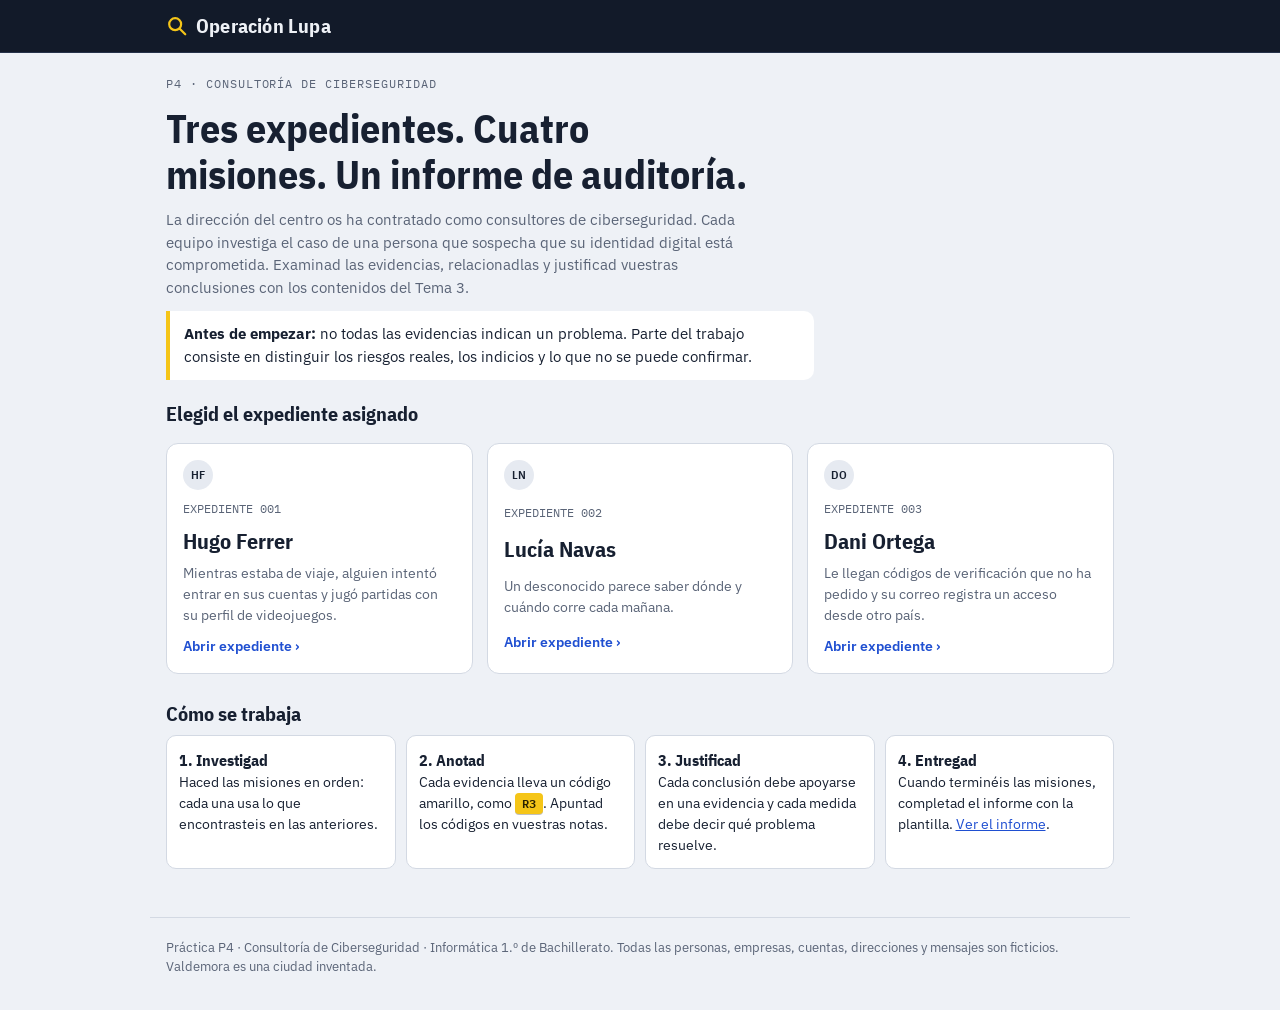
==== index.html @ 23a8802a "Add files via upload" ====
<!DOCTYPE html>
<html lang="es">
<head>
<meta charset="utf-8">
<meta name="viewport" content="width=device-width, initial-scale=1, viewport-fit=cover">
<title>Operación Lupa</title>
<link rel="preconnect" href="https://fonts.googleapis.com">
<link rel="stylesheet" href="https://fonts.googleapis.com/css2?family=IBM+Plex+Sans+Condensed:wght@500;600;700&family=IBM+Plex+Sans:wght@400;500;600&family=IBM+Plex+Mono:wght@400;500;600&display=swap">
<link rel="stylesheet" href="css/comun.css">
<style>:root{padding-top:env(safe-area-inset-top,0px);padding-bottom:env(safe-area-inset-bottom,0px)}</style>
</head>
<body>
<main class="wrap" id="view"></main>
<script src="datos/hugo.js"></script>
<script src="datos/lucia.js"></script>
<script src="datos/dani.js"></script>
<script src="js/comun.js"></script>
<script>
chrome(); setCrumb([]);
$("#view").innerHTML = `<section class="hero"><span class="eyebrow">P4 · Consultoría de Ciberseguridad</span>
<h1>Tres expedientes. Cuatro misiones. Un informe de auditoría.</h1>
<p class="lead">La dirección del centro os ha contratado como consultores de ciberseguridad. Cada equipo investiga el caso de una persona que sospecha que su identidad digital está comprometida. Examinad las evidencias, relacionadlas y justificad vuestras conclusiones con los contenidos del Tema 3.</p>
<div class="notice"><b>Antes de empezar:</b> no todas las evidencias indican un problema. Parte del trabajo consiste en distinguir los riesgos reales, los indicios y lo que no se puede confirmar.</div></section>
<h2 style="font-size:20px">Elegid el expediente asignado</h2>
<div class="cases">${Object.entries(CASOS).map(([id, c]) => `<a class="case panel" href="expediente.html#${id}">${avatar(id, 1)}<span class="no">EXPEDIENTE ${c.no}</span><h2>${c.name}</h2><p>${esc(c.hook)}</p><span class="go">Abrir expediente ›</span></a>`).join("")}</div>
<div class="homegrid"><section><h2 style="font-size:20px">Cómo se trabaja</h2><div class="steps">
 <div><b>1. Investigad</b>Haced las misiones en orden: cada una usa lo que encontrasteis en las anteriores.</div>
 <div><b>2. Anotad</b>Cada evidencia lleva un código amarillo, como ${ev("R3")}. Apuntad los códigos en vuestras notas.</div>
 <div><b>3. Justificad</b>Cada conclusión debe apoyarse en una evidencia y cada medida debe decir qué problema resuelve.</div>
 <div><b>4. Entregad</b>Cuando terminéis las misiones, completad el informe con la plantilla. <a href="informe.html">Ver el informe</a>.</div></div></section></div>`;
</script>
</body>
</html>
---- css/comun.css ----
/* Layout: panel de investigación de una columna (máx. 980px); cada misión = cabecera de caso + entorno simulado + encargo. Las evidencias llevan marcadores amarillos como en una escena forense. */
:root{
  --paper:#eef1f6; --surface:#ffffff; --surface-2:#e6eaf1; --ink:#172031; --muted:#5a6477; --line:#d3d9e3;
  --accent:#1f4fd1; --accent-ink:#ffffff; --marker:#f5c518; --marker-ink:#2a2200; --alert:#c2410c; --ok:#1d7f55;
  --display:"IBM Plex Sans Condensed","Arial Narrow",ui-sans-serif,system-ui,sans-serif;
  --body:"IBM Plex Sans",ui-sans-serif,system-ui,-apple-system,"Segoe UI",sans-serif;
  --mono:"IBM Plex Mono",ui-monospace,Menlo,Consolas,monospace;
}
@media (prefers-color-scheme:dark){:root:not([data-theme="light"]){
  --paper:#0d121b; --surface:#151c29; --surface-2:#1d2636; --ink:#e7ebf3; --muted:#97a1b4; --line:#273246;
  --accent:#7ea2ff; --accent-ink:#0d121b; --marker:#f5c518; --marker-ink:#2a2200; --alert:#f08a4b; --ok:#4cc58c; color-scheme:dark}}
:root[data-theme="dark"]{
  --paper:#0d121b; --surface:#151c29; --surface-2:#1d2636; --ink:#e7ebf3; --muted:#97a1b4; --line:#273246;
  --accent:#7ea2ff; --accent-ink:#0d121b; --marker:#f5c518; --marker-ink:#2a2200; --alert:#f08a4b; --ok:#4cc58c; color-scheme:dark}
*{box-sizing:border-box}
[hidden]{display:none!important}
body{margin:0;background:var(--paper);color:var(--ink);font-family:var(--body);font-size:15px;line-height:1.5}
button,input{font:inherit;color:inherit}
:focus-visible{outline:2px solid var(--accent);outline-offset:2px}
a{color:var(--accent)}
h1,h2,h3{font-family:var(--display);line-height:1.15;text-wrap:balance;margin:0}
.wrap{max-width:980px;margin:0 auto;padding-left:max(16px,env(safe-area-inset-left,0px));padding-right:max(16px,env(safe-area-inset-right,0px))}
body::before{content:"";position:fixed;inset:0 0 auto;height:env(safe-area-inset-top,0px);z-index:10;background:#121a29}
header.bar{position:sticky;top:env(safe-area-inset-top,0px);z-index:6;background:#121a29;color:#eef1f6;border-bottom:1px solid #26324a}
header.bar .wrap{display:flex;align-items:center;gap:14px;padding-block:10px;min-height:52px}
.brand{font-family:var(--display);font-weight:700;font-size:20px;letter-spacing:.01em;text-decoration:none;color:#eef1f6;display:flex;align-items:center;gap:8px}
.brand svg{flex:none}
.crumb{font-size:13.5px;color:#b9c2d3;display:flex;gap:6px;flex-wrap:wrap;min-width:0}
.crumb a{color:#eef1f6;text-decoration:none}
.crumb a:hover{text-decoration:underline}
main{padding-block:22px 48px}
.ev{display:inline-block;font-family:var(--mono);font-weight:600;font-size:11.5px;letter-spacing:.04em;background:var(--marker);color:var(--marker-ink);padding:1px 7px;border-radius:4px;line-height:1.6;white-space:nowrap;box-shadow:0 1px 0 rgb(0 0 0 / .25)}
.eyebrow{font-family:var(--mono);font-size:12px;letter-spacing:.08em;text-transform:uppercase;color:var(--muted)}
.lead{color:var(--muted);max-width:66ch;margin:0}
.panel{background:var(--surface);border:1px solid var(--line);border-radius:12px}
.btn{display:inline-flex;align-items:center;gap:8px;border:0;border-radius:9px;padding:9px 14px;font-weight:600;cursor:pointer;background:var(--accent);color:var(--accent-ink);text-decoration:none}
.btn.ghost{background:var(--surface-2);color:var(--ink)}
.notice{border-left:4px solid var(--marker);background:var(--surface);padding:12px 14px;border-radius:0 10px 10px 0;max-width:72ch}

/* Inicio */
.hero{display:grid;gap:12px;margin-bottom:22px}
.hero h1{font-size:clamp(28px,5vw,40px)}
.cases{display:grid;grid-template-columns:repeat(auto-fit,minmax(260px,1fr));gap:14px;margin-top:18px}
.case{display:grid;gap:10px;padding:16px;text-decoration:none;color:inherit;position:relative}
.case:hover{border-color:var(--accent)}
.case .no{font-family:var(--mono);font-size:12px;color:var(--muted)}
.case h2{font-size:22px}
.case p{margin:0;font-size:14px;color:var(--muted)}
.case .go{font-weight:600;color:var(--accent);font-size:14px}
.homegrid{display:grid;gap:22px;margin-top:28px}
.steps{display:grid;grid-template-columns:repeat(auto-fit,minmax(200px,1fr));gap:10px;margin-top:10px}
.steps div{padding:12px;border:1px solid var(--line);border-radius:10px;background:var(--surface);font-size:14px}
.steps b{display:block;font-family:var(--display);font-size:16px}

/* Expediente */
.file{display:grid;grid-template-columns:auto 1fr;gap:16px;align-items:start;padding:16px;margin-bottom:18px}
.file .meta{display:grid;gap:6px;min-width:0}
.file dl{display:grid;grid-template-columns:max-content 1fr;gap:3px 12px;margin:6px 0 0;font-size:14px}
.file dt{color:var(--muted)}
.file dd{margin:0;font-family:var(--mono);font-size:13px;word-break:break-word}
.mlist{display:grid;grid-template-columns:repeat(auto-fit,minmax(280px,1fr));gap:12px}
.mcard{display:grid;grid-template-columns:auto 1fr;gap:4px 14px;padding:14px;text-decoration:none;color:inherit}
.mcard:hover{border-color:var(--accent)}
.mcard .num{grid-row:span 3;font-family:var(--display);font-weight:700;font-size:34px;line-height:1;color:var(--accent);width:28px}
.mcard h3{font-size:18px}
.mcard .sub{font-size:13px;color:var(--muted)}
.mcard .tm{font-family:var(--mono);font-size:12px;color:var(--muted)}
.sesh{font-family:var(--mono);font-size:12px;color:var(--muted);margin:20px 0 8px;letter-spacing:.06em;text-transform:uppercase}

/* Misión */
.mhead{display:grid;gap:8px;margin-bottom:16px}
.mhead h1{font-size:clamp(24px,4vw,32px)}
.mhead .tags{display:flex;gap:8px;flex-wrap:wrap;font-family:var(--mono);font-size:12px;color:var(--muted)}
.mhead .tags span{border:1px solid var(--line);border-radius:999px;padding:2px 9px;background:var(--surface)}
.env{margin:16px 0}
.task{padding:16px 18px;margin-top:18px}
.task h2{font-size:19px;margin-bottom:6px}
.task ol{margin:0;padding-left:20px;display:grid;gap:5px;max-width:74ch}
.mnav{display:flex;justify-content:space-between;gap:10px;margin-top:18px;flex-wrap:wrap}

/* M1 buscador */
.search{padding:18px;display:grid;gap:14px}
.sbox{display:flex;gap:8px}
.sbox input{flex:1;min-width:0;border:1px solid var(--line);background:var(--surface);border-radius:999px;padding:10px 16px}
.slogo{font-family:var(--display);font-weight:700;font-size:22px}
.slogo span{color:var(--accent)}
.res{display:grid;gap:16px}
.r{display:grid;gap:2px;text-align:left;background:none;border:0;padding:0;cursor:pointer;max-width:68ch}
.r .u{font-size:12.5px;color:var(--muted);font-family:var(--mono);word-break:break-all}
.r .t{font-size:17px;color:var(--accent);font-weight:500}
.r:hover .t{text-decoration:underline}
.r .s{font-size:14px;color:var(--muted)}
.empty{color:var(--muted);font-size:14px}
.log{font-family:var(--mono);font-size:12.5px;overflow-x:auto}
.log table{border-collapse:collapse;width:100%;min-width:480px}
.log td{border-top:1px solid var(--line);padding:6px 8px;vertical-align:top}
.log td:first-child{color:var(--muted);white-space:nowrap}
.site{padding:16px;display:grid;gap:10px;font-size:14.5px}
.site .sh{font-family:var(--display);font-size:18px;font-weight:600}
.site .q{background:var(--surface-2);border-radius:10px;padding:10px 12px;white-space:pre-line}
.site table{border-collapse:collapse;font-size:13px;width:100%}
.site td,.site th{border-bottom:1px solid var(--line);padding:5px 6px;text-align:left}
.site pre{background:var(--surface-2);padding:10px;border-radius:8px;overflow-x:auto;font-size:12.5px;margin:0}

/* Picto */
.picto{max-width:560px;margin:0 auto;overflow:hidden}
.ptop{display:flex;align-items:center;gap:10px;padding:10px 14px;border-bottom:1px solid var(--line)}
.plogo{font-family:var(--display);font-weight:700;font-size:20px}
.plogo b{color:#e2533b}
.prof{padding:14px;display:grid;gap:10px}
.prow{display:flex;align-items:center;gap:18px}
.av{flex:none;border-radius:50%;padding:3px;background:conic-gradient(#f2a03d,#e2533b,#b8399b,#f2a03d)}
.av .in{width:78px;height:78px;border-radius:50%;border:3px solid var(--surface);overflow:hidden;position:relative;display:grid;place-items:center;background:var(--surface-2);font-family:var(--display);font-weight:600;font-size:26px}
.av .in img{position:absolute;inset:0;width:100%;height:100%;object-fit:cover}
.av.sm{padding:0;background:none}.av.sm .in{width:30px;height:30px;font-size:12px;border:0}
.stats{display:flex;flex:1;justify-content:space-around;text-align:center;gap:6px}
.stats b{display:block;font-family:var(--display);font-size:17px;font-variant-numeric:tabular-nums}
.stats span{font-size:12.5px;color:var(--muted)}
.bio{font-size:14px;white-space:pre-line}
.bio b{display:block}
.hl{display:flex;gap:14px;overflow-x:auto;font-size:12px;padding-bottom:2px}
.hl div{display:grid;justify-items:center;gap:3px;flex:none}
.hl i{width:54px;height:54px;border-radius:50%;border:1px solid var(--line);display:grid;place-items:center;font-style:normal;font-size:20px;background:var(--surface-2)}
.grid{display:grid;grid-template-columns:repeat(3,1fr);gap:3px;border-top:1px solid var(--line);padding-top:3px}
.tile{aspect-ratio:1/1;max-width:100%;position:relative;overflow:hidden;cursor:pointer;border:0;padding:0;background:var(--surface-2)}
.tile>.ev{position:absolute;top:6px;left:6px;z-index:2}
.tile:hover::after{content:"";position:absolute;inset:0;background:rgb(0 0 0 / .12)}
.ph{position:absolute;inset:0;display:grid;place-items:center;text-align:center;color:#fff;background:linear-gradient(150deg,hsl(var(--h) 38% 52%),hsl(calc(var(--h) + 35) 42% 30%));padding:10px}
.ph span{font-size:12px;opacity:.92;max-width:22ch}
.ph em{display:block;font-style:normal;font-size:26px;margin-bottom:4px}
.ph img{position:absolute;inset:0;width:100%;height:100%;object-fit:cover}
.big{aspect-ratio:1/1;max-width:100%;width:100%;position:relative;background:var(--surface-2)}
.big .ph span{font-size:15px}
.shot{position:absolute;inset:0;color:#16181d;background:#fff;overflow:hidden;font-family:var(--body);text-align:left}
.shot.dark{background:#111317;color:#eef0f4}
.shot .bar{display:flex;justify-content:space-between;font-size:11px;font-weight:600;padding:6px 12px 2px}
.tile .shot .sc{transform:scale(.36);transform-origin:top left;width:278%;height:278%}
.shot .sc{width:100%;height:100%}

/* Modal */
.sheet{position:fixed;inset:0;z-index:20;background:rgb(8 11 18 / .62);display:flex;align-items:flex-start;justify-content:center;overflow-y:auto;
  padding-top:max(20px,env(safe-area-inset-top,0px));padding-bottom:max(20px,env(safe-area-inset-bottom,0px));padding-left:max(12px,env(safe-area-inset-left,0px));padding-right:max(12px,env(safe-area-inset-right,0px))}
.card{background:var(--surface);color:var(--ink);border-radius:14px;width:100%;max-width:580px;overflow:hidden;box-shadow:0 20px 50px rgb(0 0 0 / .35)}
.card .hd{display:flex;align-items:center;gap:10px;padding:10px 12px;border-bottom:1px solid var(--line)}
.card .hd .who{flex:1;min-width:0;font-size:14px}
.card .hd .who small{display:block;color:var(--muted);font-size:12.5px}
.x{border:0;background:var(--surface-2);border-radius:50%;width:34px;height:34px;cursor:pointer;font-size:18px;line-height:1;flex:none}
.pb{padding:12px 14px 16px;display:grid;gap:8px;font-size:14.5px}
.pb .acts{font-size:20px;display:flex;gap:14px}
.pb .cap{white-space:pre-line}
.pb b.u{margin-right:6px}
.pb .when{font-size:12px;color:var(--muted);text-transform:uppercase;letter-spacing:.03em}

/* M3 cuentas */
.acc{display:grid;grid-template-columns:repeat(auto-fit,minmax(290px,1fr));gap:12px}
.acct{padding:14px;display:grid;gap:8px;align-content:start}
.acct .top{display:flex;align-items:center;gap:10px}
.acct .ic{width:38px;height:38px;border-radius:10px;display:grid;place-items:center;background:var(--surface-2);font-size:19px;flex:none}
.acct .nm{flex:1;min-width:0}
.acct .nm b{display:block;font-family:var(--display);font-size:17px}
.acct .nm span{font-size:12.5px;color:var(--muted);font-family:var(--mono);word-break:break-all}
.kv{display:grid;grid-template-columns:max-content 1fr;gap:3px 10px;font-size:13.5px}
.kv dt{color:var(--muted)}
.kv dd{margin:0}
.actv{border-top:1px solid var(--line);padding-top:8px;display:grid;gap:6px;font-size:13px}
.actv div{display:grid;grid-template-columns:auto 1fr;gap:8px}
.actv time{font-family:var(--mono);font-size:12px;color:var(--muted);white-space:nowrap}
.actv .warn{color:var(--alert)}
.lab{padding:16px;display:grid;gap:10px;margin-top:14px;border:2px dashed var(--accent)}
.lab h3{font-size:19px}
.lab form{display:flex;gap:8px;flex-wrap:wrap}
.lab input{flex:1;min-width:180px;border:1px solid var(--line);border-radius:9px;padding:9px 12px;background:var(--surface)}
.lab .out{font-size:14px;min-height:1.4em}
.lab .out.good{color:var(--ok);font-weight:600}
.lab .out.bad{color:var(--alert)}
.toggle{display:flex;justify-content:space-between;gap:10px;font-size:13.5px;padding:6px 0;border-bottom:1px solid var(--line)}
.toggle span:last-child{font-weight:600}

/* M4 archivos */
.fx{display:grid;grid-template-columns:240px 1fr;overflow:hidden}
.flist{border-right:1px solid var(--line);display:grid;align-content:start}
.fitem{display:flex;gap:10px;align-items:center;border:0;background:none;padding:12px 14px;text-align:left;cursor:pointer;border-bottom:1px solid var(--line);width:100%}
.fitem[aria-current="true"]{background:var(--surface-2)}
.fitem .fi{font-size:22px}
.fitem b{display:block;font-size:13.5px;font-family:var(--mono);font-weight:500;word-break:break-all}
.fitem small{color:var(--muted);font-size:12px}
.fdet{padding:16px;display:grid;gap:12px;min-width:0;align-content:start}
.fprev{width:180px;max-width:100%;aspect-ratio:1/1;position:relative;border-radius:10px;overflow:hidden;background:var(--surface-2)}
.ptable{border-collapse:collapse;font-size:13.5px;width:100%}
.ptable td{border-bottom:1px solid var(--line);padding:6px 8px;vertical-align:top}
.ptable td:first-child{color:var(--muted);width:42%}
.ptable td:last-child{font-family:var(--mono);font-size:12.5px;word-break:break-word}
.map{max-width:420px}
.map svg{width:100%;height:auto;display:block;border-radius:10px;border:1px solid var(--line)}

/* M5 bandeja */
.inbox{display:grid}
.msg{display:flex;gap:12px;padding:13px 14px;border:0;border-bottom:1px solid var(--line);cursor:pointer;background:none;text-align:left;width:100%;align-items:center}
.msg:last-child{border-bottom:0}
.msg .ic{width:40px;height:40px;border-radius:12px;display:grid;place-items:center;font-size:18px;background:var(--surface-2);flex:none}
.msg .t{min-width:0;flex:1}
.msg .t b{display:block;font-size:14.5px}
.msg .t span{display:block;color:var(--muted);font-size:13.5px;white-space:nowrap;overflow:hidden;text-overflow:ellipsis}
.msg .ch{font-size:11px;font-family:var(--mono);color:var(--muted);text-transform:uppercase;letter-spacing:.05em}
.mview{padding:12px 16px 18px;display:grid;gap:12px;font-size:14.5px}
.mview .from{display:grid;gap:4px}
.mview .linkish{justify-self:start;border:0;background:none;color:var(--accent);padding:0;cursor:pointer;font-size:13px;text-decoration:underline}
.addr{font-family:var(--mono);font-size:12.5px;background:var(--surface-2);padding:6px 8px;border-radius:8px;word-break:break-all}
.txt{white-space:pre-line;background:var(--surface-2);border-radius:12px;padding:12px 14px}
.dest{font-family:var(--mono);font-size:12.5px;border:1px dashed var(--alert);border-radius:8px;padding:8px 10px;word-break:break-all}
.dest small{display:block;font-family:var(--body);color:var(--muted);margin-bottom:3px}
.audio{display:flex;align-items:center;gap:10px;border:1px solid var(--line);border-radius:20px;padding:6px 12px;margin-top:10px;font-size:13px;background:var(--surface)}
.audio .wave{flex:1;height:18px;background:repeating-linear-gradient(90deg,var(--muted) 0 2px,transparent 2px 5px);opacity:.5;border-radius:3px}

/* M6 bienestar */
.wb{display:grid;grid-template-columns:1.3fr 1fr;gap:12px}
.wb .panel{padding:16px;min-width:0}
.wb h3{font-size:17px;margin-bottom:8px}
.chart svg{width:100%;height:auto;display:block}
.apps{display:grid;gap:8px;font-size:14px}
.apps div{display:grid;grid-template-columns:1fr auto;gap:2px 10px}
.apps i{grid-column:span 2;height:7px;border-radius:4px;background:var(--surface-2);overflow:hidden}
.apps i b{display:block;height:100%;background:var(--accent)}
.apps span{font-family:var(--mono);font-size:12.5px;color:var(--muted);font-variant-numeric:tabular-nums}
.tiles{display:grid;grid-template-columns:repeat(auto-fit,minmax(170px,1fr));gap:10px;margin-top:12px}
.tl{padding:12px;display:grid;gap:2px}
.tl b{font-family:var(--display);font-size:22px;font-variant-numeric:tabular-nums}
.tl span{font-size:13px;color:var(--muted)}
.tl .ev{justify-self:start;margin-bottom:4px}

/* Informe */
.doc{padding:20px;display:grid;gap:14px;max-width:780px}
.doc h2{font-size:21px}
.doc ul,.doc ol{margin:0;padding-left:20px;display:grid;gap:4px}
.doc table{border-collapse:collapse;font-size:14px}
.doc td,.doc th{border-bottom:1px solid var(--line);padding:6px 10px;text-align:left}
.doc td:last-child{text-align:right;font-variant-numeric:tabular-nums}
.codes{display:flex;gap:8px;flex-wrap:wrap;font-size:13.5px;align-items:center}
footer{padding-block:20px 34px;font-size:12.5px;color:var(--muted);border-top:1px solid var(--line)}
@media (max-width:700px){
  .fx{grid-template-columns:1fr}.flist{border-right:0;border-bottom:1px solid var(--line)}
  .wb{grid-template-columns:1fr}
  .file{grid-template-columns:1fr}
}
@media (prefers-reduced-motion:no-preference){.card{animation:up .18s ease-out}@keyframes up{from{transform:translateY(12px);opacity:.6}}}

/* Navegación por herramientas de una misión */
.tooltabs{display:flex;gap:6px;flex-wrap:wrap;margin:4px 0 2px}
.tooltabs a{display:flex;align-items:center;gap:8px;padding:7px 12px;border-radius:999px;border:1px solid var(--line);background:var(--surface);color:var(--ink);text-decoration:none;font-size:14px;font-weight:500}
.tooltabs a b{display:grid;place-items:center;width:20px;height:20px;border-radius:50%;background:var(--surface-2);font-size:12px;font-family:var(--mono)}
.tooltabs a[aria-current="page"]{background:var(--accent);color:var(--accent-ink);border-color:var(--accent)}
.tooltabs a[aria-current="page"] b{background:rgb(255 255 255 / .25)}
.small{font-size:13px;color:var(--muted)}
.mtools{display:flex;gap:6px;flex-wrap:wrap;margin-top:4px}
.mtools a{font-size:13.5px;padding:5px 11px;border-radius:999px;background:var(--surface-2);color:var(--ink);text-decoration:none;font-weight:500}
.mtools a:hover{background:var(--accent);color:var(--accent-ink)}
.mcard2{padding:16px;display:grid;gap:6px}
.mcard2 .top{display:flex;gap:12px;align-items:baseline}
.mcard2 .num{font-family:var(--display);font-weight:700;font-size:30px;color:var(--accent);line-height:1}
.mcard2 h3{font-size:19px}
.tpl{border-collapse:collapse;width:100%;font-size:13.5px;margin-top:4px}
.tpl th,.tpl td{border:1px solid var(--line);padding:6px 8px;text-align:left;vertical-align:top}
.tpl th{background:var(--surface-2);font-weight:600}
.tpl td{height:26px;color:var(--muted);font-style:italic}
.tplwrap{overflow-x:auto}
@media (max-width:500px){.brand{font-size:17px}.crumb{font-size:12.5px}}
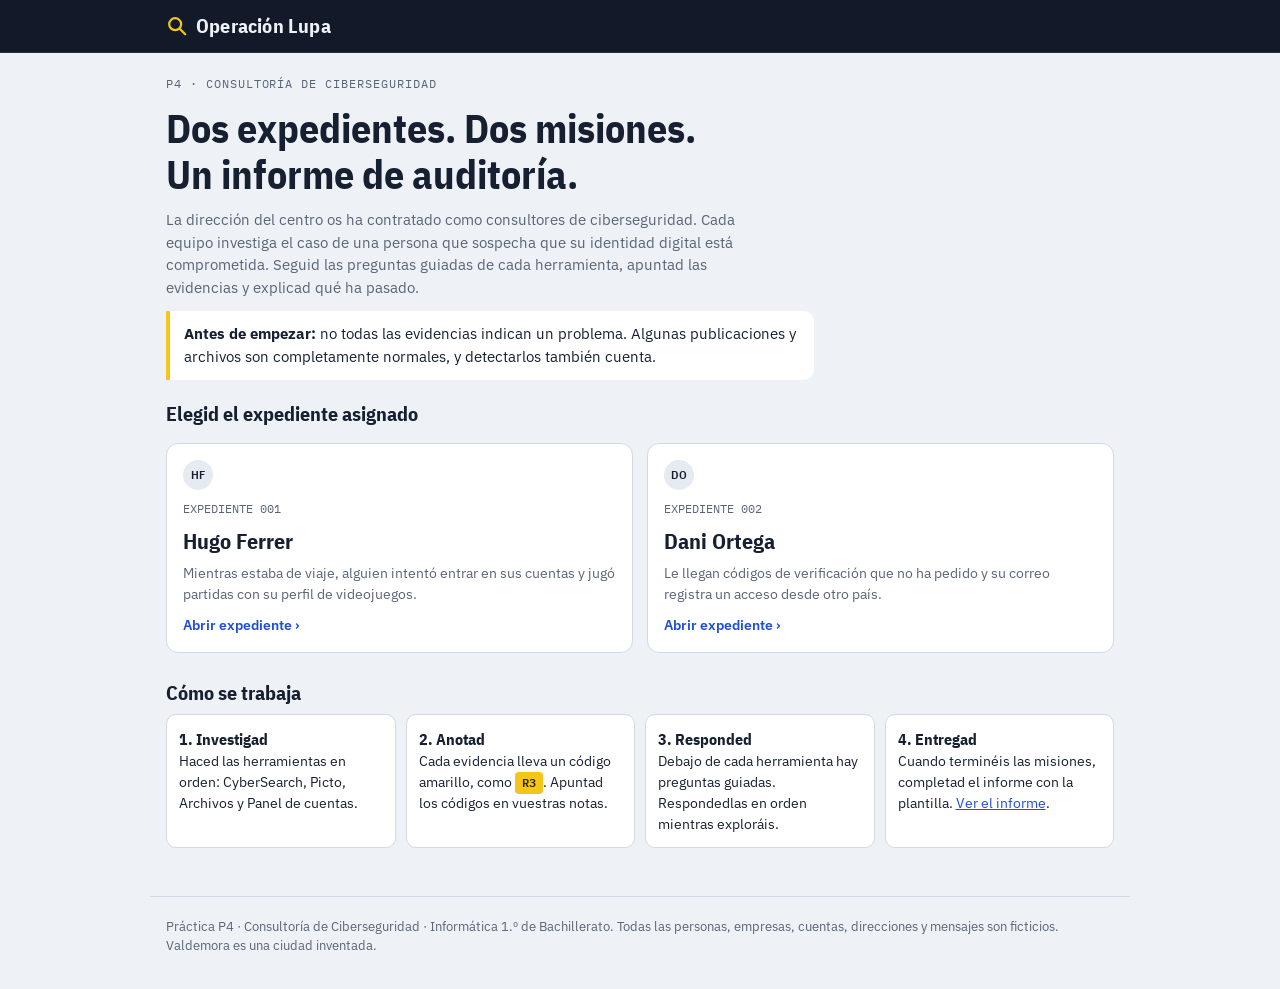
==== commit e59da58f: "Simplifica la práctica: 2 expedientes, 2 misiones, preguntas guiadas y buscador en Picto Co-Authored" ====
--- a/index.html
+++ b/index.html
@@ -12,21 +12,20 @@
 <body>
 <main class="wrap" id="view"></main>
 <script src="datos/hugo.js"></script>
-<script src="datos/lucia.js"></script>
 <script src="datos/dani.js"></script>
 <script src="js/comun.js"></script>
 <script>
 chrome(); setCrumb([]);
 $("#view").innerHTML = `<section class="hero"><span class="eyebrow">P4 · Consultoría de Ciberseguridad</span>
-<h1>Tres expedientes. Cuatro misiones. Un informe de auditoría.</h1>
-<p class="lead">La dirección del centro os ha contratado como consultores de ciberseguridad. Cada equipo investiga el caso de una persona que sospecha que su identidad digital está comprometida. Examinad las evidencias, relacionadlas y justificad vuestras conclusiones con los contenidos del Tema 3.</p>
-<div class="notice"><b>Antes de empezar:</b> no todas las evidencias indican un problema. Parte del trabajo consiste en distinguir los riesgos reales, los indicios y lo que no se puede confirmar.</div></section>
+<h1>Dos expedientes. Dos misiones. Un informe de auditoría.</h1>
+<p class="lead">La dirección del centro os ha contratado como consultores de ciberseguridad. Cada equipo investiga el caso de una persona que sospecha que su identidad digital está comprometida. Seguid las preguntas guiadas de cada herramienta, apuntad las evidencias y explicad qué ha pasado.</p>
+<div class="notice"><b>Antes de empezar:</b> no todas las evidencias indican un problema. Algunas publicaciones y archivos son completamente normales, y detectarlos también cuenta.</div></section>
 <h2 style="font-size:20px">Elegid el expediente asignado</h2>
 <div class="cases">${Object.entries(CASOS).map(([id, c]) => `<a class="case panel" href="expediente.html#${id}">${avatar(id, 1)}<span class="no">EXPEDIENTE ${c.no}</span><h2>${c.name}</h2><p>${esc(c.hook)}</p><span class="go">Abrir expediente ›</span></a>`).join("")}</div>
 <div class="homegrid"><section><h2 style="font-size:20px">Cómo se trabaja</h2><div class="steps">
- <div><b>1. Investigad</b>Haced las misiones en orden: cada una usa lo que encontrasteis en las anteriores.</div>
+ <div><b>1. Investigad</b>Haced las herramientas en orden: CyberSearch, Picto, Archivos y Panel de cuentas.</div>
  <div><b>2. Anotad</b>Cada evidencia lleva un código amarillo, como ${ev("R3")}. Apuntad los códigos en vuestras notas.</div>
- <div><b>3. Justificad</b>Cada conclusión debe apoyarse en una evidencia y cada medida debe decir qué problema resuelve.</div>
+ <div><b>3. Responded</b>Debajo de cada herramienta hay preguntas guiadas. Respondedlas en orden mientras exploráis.</div>
  <div><b>4. Entregad</b>Cuando terminéis las misiones, completad el informe con la plantilla. <a href="informe.html">Ver el informe</a>.</div></div></section></div>`;
 </script>
 </body>
--- a/css/comun.css
+++ b/css/comun.css
@@ -264,3 +264,6 @@
 .tpl td{height:26px;color:var(--muted);font-style:italic}
 .tplwrap{overflow-x:auto}
 @media (max-width:500px){.brand{font-size:17px}.crumb{font-size:12.5px}}
+.linkish{border:0;background:none;color:var(--accent);padding:0;cursor:pointer;text-decoration:underline;justify-self:start;font:inherit;font-size:14px}
+.psearch{display:grid;grid-template-columns:minmax(0,1fr);gap:12px;padding:14px}
+.psearch .msg{border:1px solid var(--line);border-radius:12px;margin-top:8px}
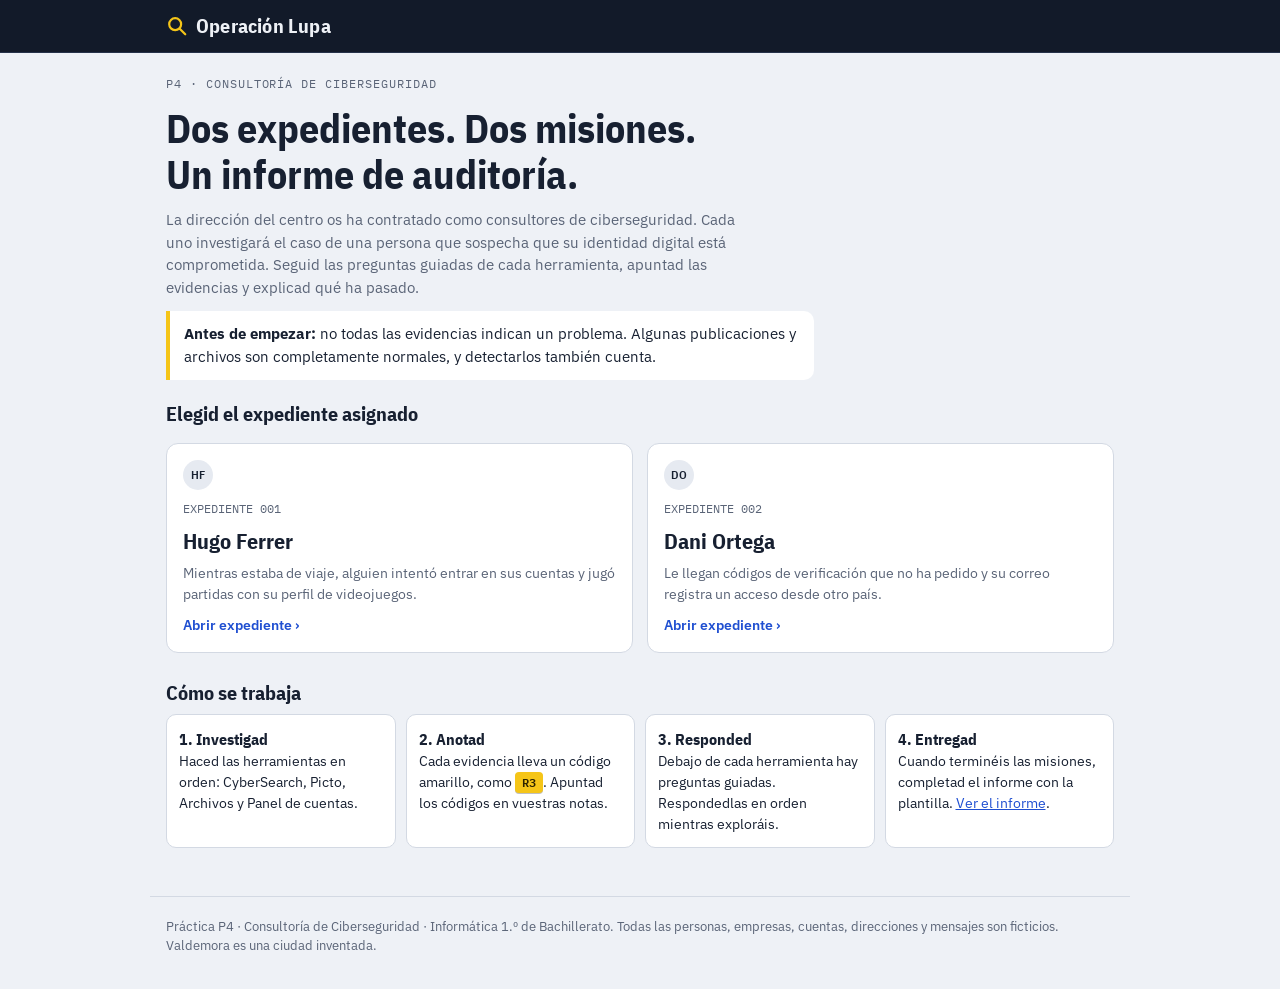
==== commit 4c40b18f: "La práctica es individual Co-Authored-By: Claude Opus 5.5 <noreply@anthropic.com> Claude-Session: ht" ====
--- a/index.html
+++ b/index.html
@@ -18,7 +18,7 @@
 chrome(); setCrumb([]);
 $("#view").innerHTML = `<section class="hero"><span class="eyebrow">P4 · Consultoría de Ciberseguridad</span>
 <h1>Dos expedientes. Dos misiones. Un informe de auditoría.</h1>
-<p class="lead">La dirección del centro os ha contratado como consultores de ciberseguridad. Cada equipo investiga el caso de una persona que sospecha que su identidad digital está comprometida. Seguid las preguntas guiadas de cada herramienta, apuntad las evidencias y explicad qué ha pasado.</p>
+<p class="lead">La dirección del centro os ha contratado como consultores de ciberseguridad. Cada uno investigará el caso de una persona que sospecha que su identidad digital está comprometida. Seguid las preguntas guiadas de cada herramienta, apuntad las evidencias y explicad qué ha pasado.</p>
 <div class="notice"><b>Antes de empezar:</b> no todas las evidencias indican un problema. Algunas publicaciones y archivos son completamente normales, y detectarlos también cuenta.</div></section>
 <h2 style="font-size:20px">Elegid el expediente asignado</h2>
 <div class="cases">${Object.entries(CASOS).map(([id, c]) => `<a class="case panel" href="expediente.html#${id}">${avatar(id, 1)}<span class="no">EXPEDIENTE ${c.no}</span><h2>${c.name}</h2><p>${esc(c.hook)}</p><span class="go">Abrir expediente ›</span></a>`).join("")}</div>
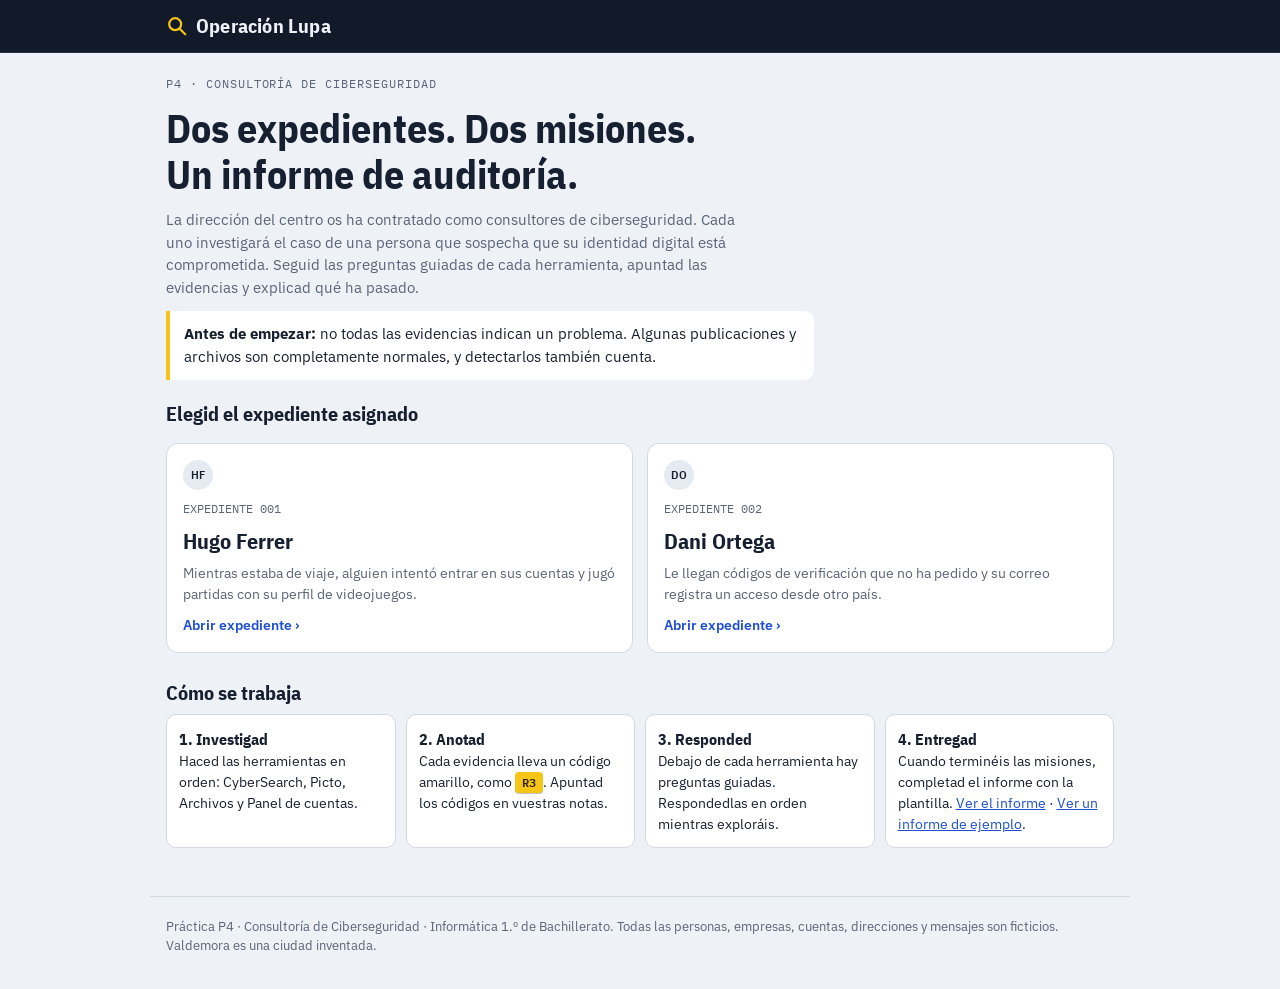
==== commit 12f30208: "Añade un informe de ejemplo resuelto (caso ficticio Leo Sanz) Co-Authored-By: Claude Opus 5.5 <norep" ====
--- a/index.html
+++ b/index.html
@@ -26,7 +26,7 @@
  <div><b>1. Investigad</b>Haced las herramientas en orden: CyberSearch, Picto, Archivos y Panel de cuentas.</div>
  <div><b>2. Anotad</b>Cada evidencia lleva un código amarillo, como ${ev("R3")}. Apuntad los códigos en vuestras notas.</div>
  <div><b>3. Responded</b>Debajo de cada herramienta hay preguntas guiadas. Respondedlas en orden mientras exploráis.</div>
- <div><b>4. Entregad</b>Cuando terminéis las misiones, completad el informe con la plantilla. <a href="informe.html">Ver el informe</a>.</div></div></section></div>`;
+ <div><b>4. Entregad</b>Cuando terminéis las misiones, completad el informe con la plantilla. <a href="informe.html">Ver el informe</a> · <a href="ejemplo.html">Ver un informe de ejemplo</a>.</div></div></section></div>`;
 </script>
 </body>
 </html>
--- a/css/comun.css
+++ b/css/comun.css
@@ -267,3 +267,13 @@
 .linkish{border:0;background:none;color:var(--accent);padding:0;cursor:pointer;text-decoration:underline;justify-self:start;font:inherit;font-size:14px}
 .psearch{display:grid;grid-template-columns:minmax(0,1fr);gap:12px;padding:14px}
 .psearch .msg{border:1px solid var(--line);border-radius:12px;margin-top:8px}
+.tpl.ex td{color:var(--ink);font-style:normal;height:auto}
+.evl{margin:0;padding-left:0;list-style:none;display:grid;gap:6px;font-size:14px}
+.exq{display:grid;gap:8px;border:1px solid var(--line);border-radius:12px;padding:12px 14px}
+.exq .qq{margin:0;font-weight:500}
+.exq .bad,.exq .good{border-radius:9px;padding:8px 12px;font-size:14px}
+.exq .bad{background:color-mix(in srgb,var(--alert) 12%,transparent)}
+.exq .good{background:color-mix(in srgb,var(--ok) 14%,transparent)}
+.exq span{display:block;font-family:var(--mono);font-size:11px;letter-spacing:.06em;text-transform:uppercase;margin-bottom:3px;color:var(--muted)}
+.exa{margin:0;padding:10px 14px;border-left:3px solid var(--ok);background:var(--surface-2);border-radius:0 9px 9px 0}
+.doc .tpl td:last-child,.doc .tpl th:last-child{text-align:left}
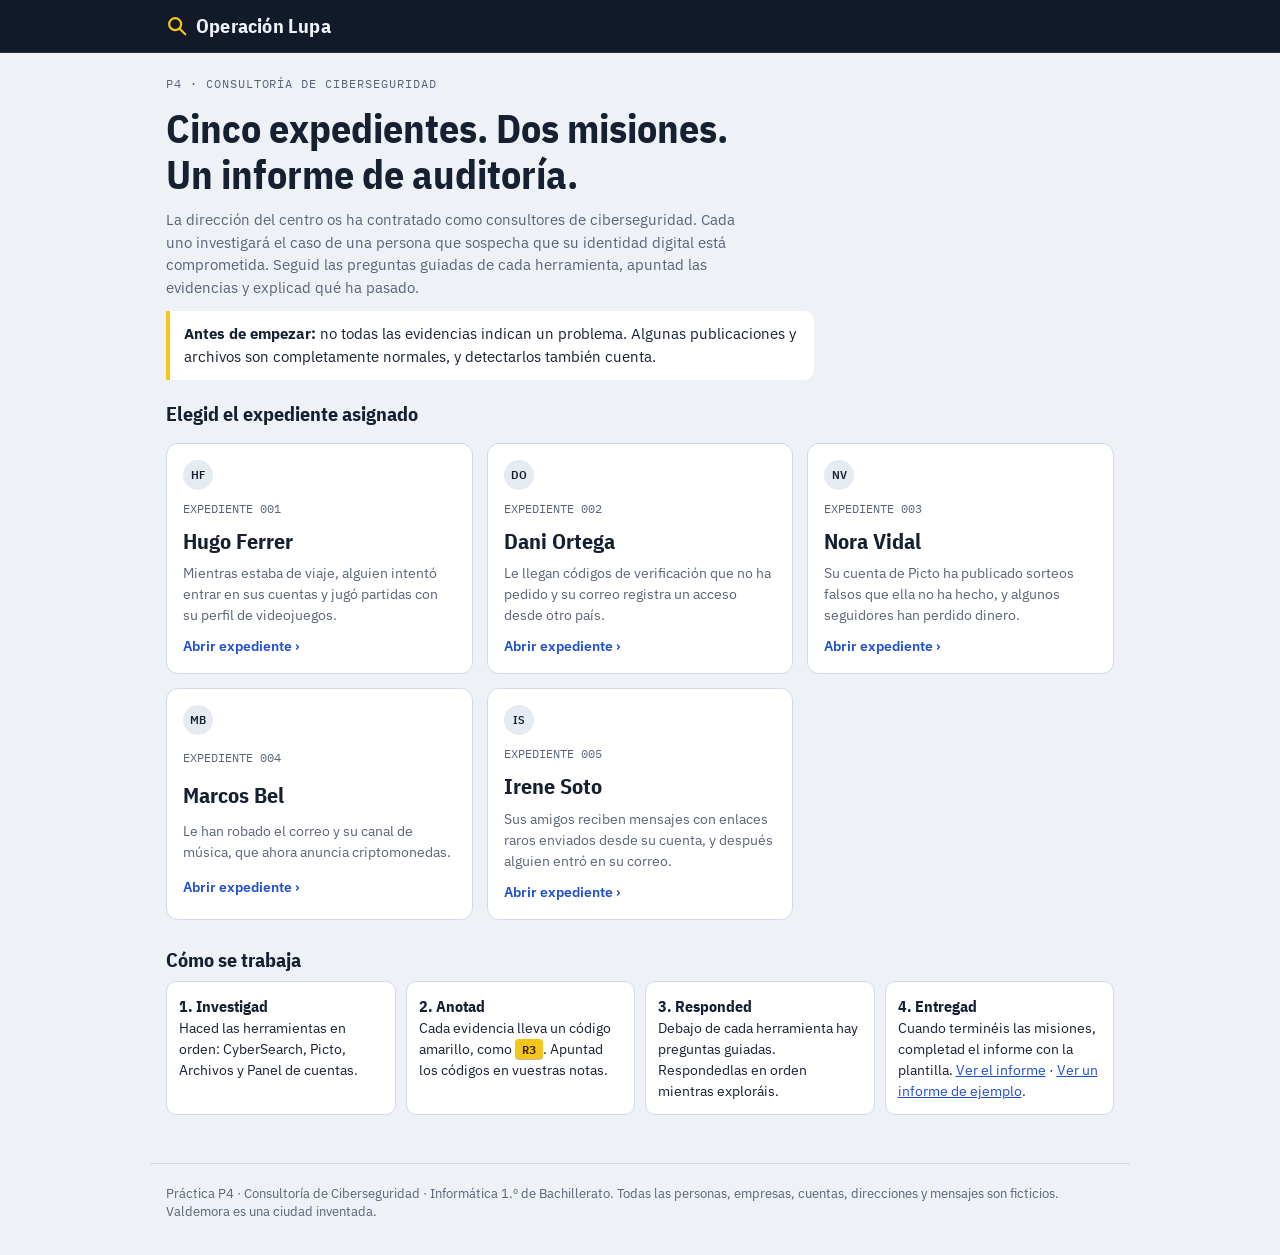
==== commit b2909127: "Añade tres expedientes nuevos: Nora (phishing), Marcos (contraseña en un pósit) e Irene (permisos de" ====
--- a/index.html
+++ b/index.html
@@ -13,11 +13,14 @@
 <main class="wrap" id="view"></main>
 <script src="datos/hugo.js"></script>
 <script src="datos/dani.js"></script>
+<script src="datos/nora.js"></script>
+<script src="datos/marcos.js"></script>
+<script src="datos/irene.js"></script>
 <script src="js/comun.js"></script>
 <script>
 chrome(); setCrumb([]);
 $("#view").innerHTML = `<section class="hero"><span class="eyebrow">P4 · Consultoría de Ciberseguridad</span>
-<h1>Dos expedientes. Dos misiones. Un informe de auditoría.</h1>
+<h1>Cinco expedientes. Dos misiones. Un informe de auditoría.</h1>
 <p class="lead">La dirección del centro os ha contratado como consultores de ciberseguridad. Cada uno investigará el caso de una persona que sospecha que su identidad digital está comprometida. Seguid las preguntas guiadas de cada herramienta, apuntad las evidencias y explicad qué ha pasado.</p>
 <div class="notice"><b>Antes de empezar:</b> no todas las evidencias indican un problema. Algunas publicaciones y archivos son completamente normales, y detectarlos también cuenta.</div></section>
 <h2 style="font-size:20px">Elegid el expediente asignado</h2>
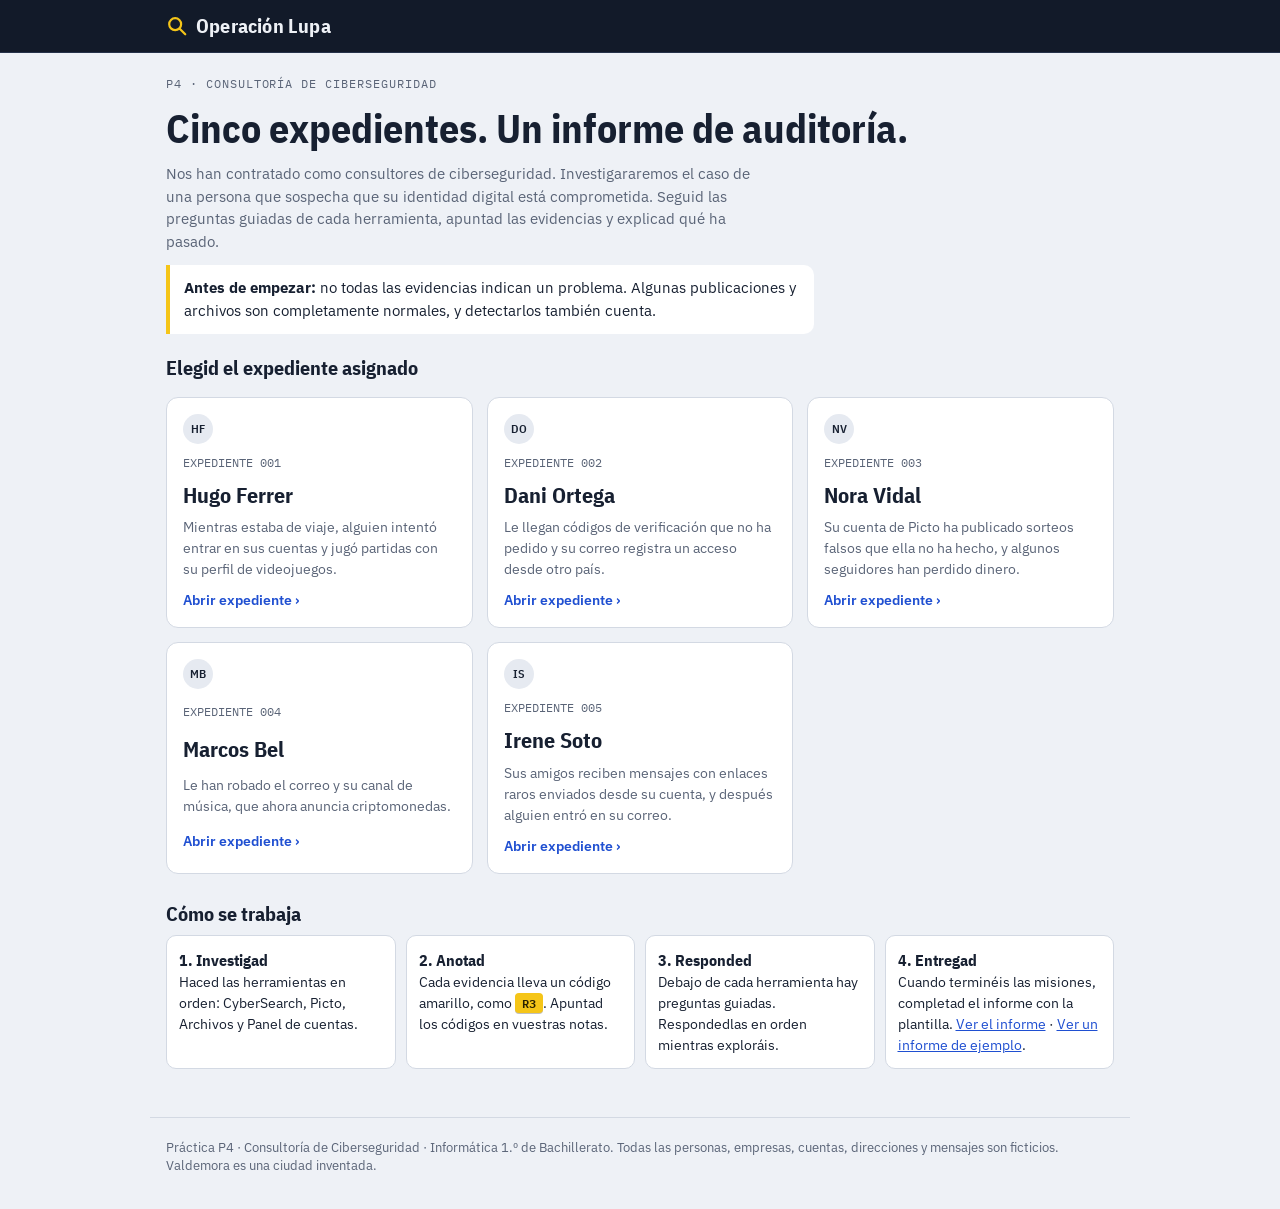
==== commit b4045cfe: "Update index.html" ====
--- a/index.html
+++ b/index.html
@@ -20,8 +20,8 @@
 <script>
 chrome(); setCrumb([]);
 $("#view").innerHTML = `<section class="hero"><span class="eyebrow">P4 · Consultoría de Ciberseguridad</span>
-<h1>Cinco expedientes. Dos misiones. Un informe de auditoría.</h1>
-<p class="lead">La dirección del centro os ha contratado como consultores de ciberseguridad. Cada uno investigará el caso de una persona que sospecha que su identidad digital está comprometida. Seguid las preguntas guiadas de cada herramienta, apuntad las evidencias y explicad qué ha pasado.</p>
+<h1>Cinco expedientes. Un informe de auditoría.</h1>
+<p class="lead">Nos han contratado como consultores de ciberseguridad. Investigararemos el caso de una persona que sospecha que su identidad digital está comprometida. Seguid las preguntas guiadas de cada herramienta, apuntad las evidencias y explicad qué ha pasado.</p>
 <div class="notice"><b>Antes de empezar:</b> no todas las evidencias indican un problema. Algunas publicaciones y archivos son completamente normales, y detectarlos también cuenta.</div></section>
 <h2 style="font-size:20px">Elegid el expediente asignado</h2>
 <div class="cases">${Object.entries(CASOS).map(([id, c]) => `<a class="case panel" href="expediente.html#${id}">${avatar(id, 1)}<span class="no">EXPEDIENTE ${c.no}</span><h2>${c.name}</h2><p>${esc(c.hook)}</p><span class="go">Abrir expediente ›</span></a>`).join("")}</div>
--- a/css/comun.css
+++ b/css/comun.css
@@ -251,10 +251,10 @@
 .tooltabs a[aria-current="page"]{background:var(--accent);color:var(--accent-ink);border-color:var(--accent)}
 .tooltabs a[aria-current="page"] b{background:rgb(255 255 255 / .25)}
 .small{font-size:13px;color:var(--muted)}
-.mtools{display:flex;gap:6px;flex-wrap:wrap;margin-top:4px}
+.mtools{display:flex;gap:6px;flex-wrap:wrap;margin-top:10px;align-items:flex-end;align-self:end}
 .mtools a{font-size:13.5px;padding:5px 11px;border-radius:999px;background:var(--surface-2);color:var(--ink);text-decoration:none;font-weight:500}
 .mtools a:hover{background:var(--accent);color:var(--accent-ink)}
-.mcard2{padding:16px;display:grid;gap:6px}
+.mcard2{padding:16px;display:grid;gap:6px;grid-template-rows:auto 1fr}
 .mcard2 .top{display:flex;gap:12px;align-items:baseline}
 .mcard2 .num{font-family:var(--display);font-weight:700;font-size:30px;color:var(--accent);line-height:1}
 .mcard2 h3{font-size:19px}
